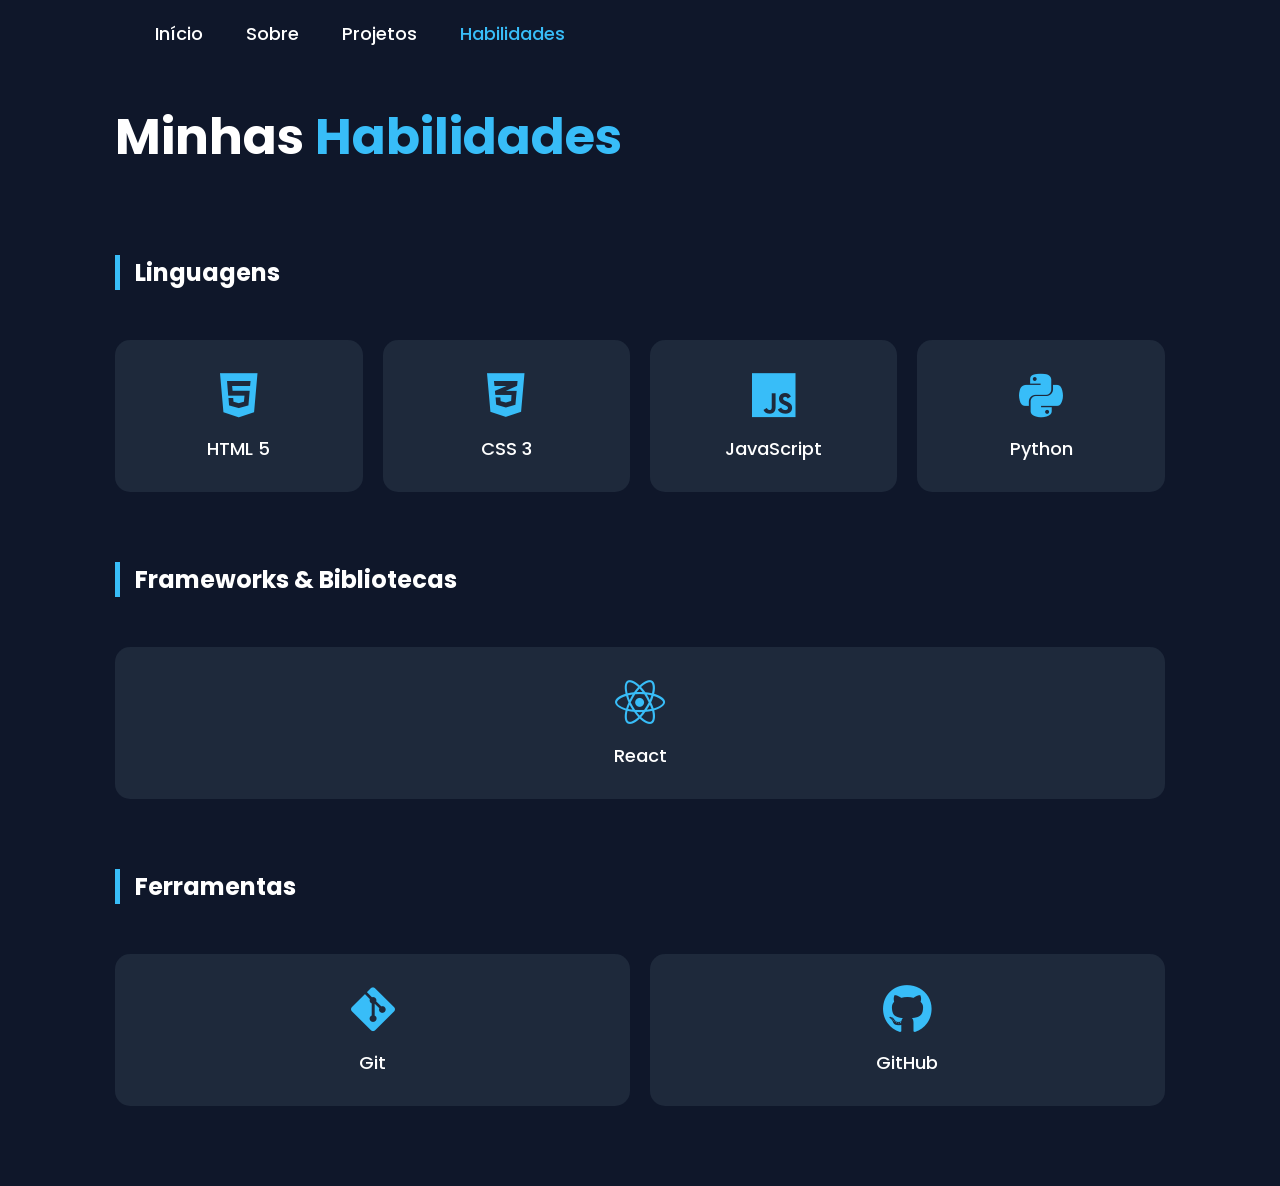
==== habilidades.html @ d5c37410 "primeiro commit do projeto" ====
<!DOCTYPE html>
<html lang="pt-BR">

<head>
    <meta charset="UTF-8">
    <meta name="viewport" content="width=device-width, initial-scale=1.0">
    <title>Habilidades | Luan</title>

    <link rel="stylesheet" href="style.css">
    <link rel="stylesheet" href="https://cdnjs.cloudflare.com/ajax/libs/font-awesome/6.5.2/css/all.min.css">
</head>

<body>

<header>
    <nav>
        <a href="index.html">Início</a>
        <a href="sobre.html">Sobre</a>
        <a href="projetos.html">Projetos</a>
        <a href="habilidades.html" class="active">Habilidades</a>
    </nav>
</header>

<section class="pagina habilidades-container">
    <h1 class="titulo-top hidden">Minhas <span>Habilidades</span></h1>

    <h3 class="subtitulo-categoria hidden">Linguagens</h3>
    <div class="skills-grid">
        <div class="skill-card hidden">
            <i class="fa-brands fa-html5"></i>
            <h3>HTML 5</h3>
        </div>
        <div class="skill-card hidden">
            <i class="fa-brands fa-css3-alt"></i>
            <h3>CSS 3</h3>
        </div>
        <div class="skill-card hidden">
            <i class="fa-brands fa-js"></i>
            <h3>JavaScript</h3>
        </div>
        <div class="skill-card hidden">
            <i class="fa-brands fa-python"></i>
            <h3>Python</h3>
        </div>
    </div>

    <h3 class="subtitulo-categoria hidden">Frameworks & Bibliotecas</h3>
    <div class="skills-grid">
        <div class="skill-card hidden">
            <i class="fa-brands fa-react"></i>
            <h3>React</h3>
        </div>
    </div>

    <h3 class="subtitulo-categoria hidden">Ferramentas</h3>
    <div class="skills-grid">
        <div class="skill-card hidden">
            <i class="fa-brands fa-git-alt"></i>
            <h3>Git</h3>
        </div>
        <div class="skill-card hidden">
            <i class="fa-brands fa-github"></i>
            <h3>GitHub</h3>
        </div>
    </div>

</section>

<script src="script.js" defer></script>

</body>
</html>
---- style.css ----
@import url('https://fonts.googleapis.com/css2?family=Poppins:wght@100;200;300;400;500;600&display=swap');

* {
    margin: 0;
    padding: 0;
    box-sizing: border-box;
    font-family: 'Poppins', sans-serif;
    text-decoration: none;
}

html {
    font-size: 62.5%;
    overflow-x: hidden; 
    scroll-behavior: smooth;
}

body {
    background-color: #0f172a;
    color: white;
}

/*CABEÇALHO*/
header {
    padding: 2rem 9%;
    background-color: #0f172a;
    position: fixed; 
    width: 100%;
    z-index: 100;
    top: 0;
}

section {
    padding-top: 10rem; 
}

nav a {
    font-size: 1.8rem;
    color: white;
    margin-left: 4rem;
    transition: 0.3s;
    font-weight: 500;
}

nav a:hover,
nav a.active {
    color: #38bdf8;
}

span {
    color: #38bdf8;
}

/*INÍCIO*/
.inicio {
    min-height: 100vh;
    padding: 10rem 9% 5rem; 
    display: flex;
    align-items: center;
    gap: 8rem;
}

.inicio-content h1 { font-size: 6rem; }
.inicio-content h3 { font-size: 4rem; }
.inicio-content p {
    font-size: 1.6rem;
    max-width: 700px;
    margin-bottom: 2rem;
}

.inicio-img img {
    width: 32vw;
    border-radius: 50%;
    transition: 0.5s linear;
}

/*ícones*/
.social-icons a {
    display: inline-flex;
    justify-content: center;
    align-items: center;
    width: 4rem;
    height: 4rem;
    border: 0.2rem solid #38bdf8;
    font-size: 2rem;
    border-radius: 50%;
    margin: 0 1.5rem 3rem 0;
    transition: 0.3s ease;
    color: #38bdf8;
}

.social-icons a:hover {
    color: #0f172a;
    transform: scale(1.3) translateY(-5px);
    background-color: #38bdf8;
    box-shadow: 0 0 25px #38bdf8;
}

.btn {
    display: inline-block;
    padding: 1rem 2.8rem;
    background-color: #0f172a;
    border-radius: 4rem;
    font-size: 1.6rem;
    color: #38bdf8;
    font-weight: 600;
    border: 2px solid #38bdf8;
    transition: 0.3s ease;
    cursor: pointer;
}

.btn:hover {
    transform: scale3d(1.03);
    background-color: #38bdf8;
    color: #0f172a;
    box-shadow: 0 0 25px #38bdf8;
}

/*animação digitação*/
.typing-text span::before {
    content: "Desenvolvedor Front-end";
    color: #38bdf8;
    animation: words 20s infinite;
}
.typing-text span::after {
    content: "";
    animation: cursor 0.6s infinite;
    border-left: 3px solid #38bdf8;
}
@keyframes cursor { to { border-left: 3px solid #38bdf8; } }
@keyframes words {
    0%, 50% { content: "Desenvolvedor Web"; }
    51%, 100% { content: "Desenvolvedor"; }
}

/*SOBRE MIM*/
.sobre-container {
    min-height: 100vh;
    padding: 10rem 9% 2rem;
    display: flex;
    flex-direction: column;
}

.titulo-top {
    font-size: 5rem;
    margin-bottom: 4rem;
}

.sobre-row {
    display: flex;
    align-items: flex-start;
    justify-content: space-between;
    gap: 5rem;
    flex: 1;
}

.sobre-content {
    flex: 1;
    display: flex;
    flex-direction: column;
}

.sobre-resumo {
    font-size: 1.6rem;
    margin-bottom: 4rem;
    color: #e2e8f0;
    max-width: 600px;
    line-height: 1.6;
}

.infos-grid {
    display: flex;
    gap: 5rem;
    flex-wrap: wrap;
}

.info-card h3 {
    font-size: 4rem;
    color: #38bdf8;
}
.info-card h4 {
    font-size: 1.4rem;
    text-transform: uppercase;
    color: white;
}
.info-card p {
    font-size: 1.2rem;
    color: #94a3b8;
    font-style: italic;
}

.sobre-img-container {
    flex: 1;
    display: flex;
    justify-content: flex-end;
}

.sobre-img-container img {
    width: 100%;
    max-width: 500px;
    height: 60vh;
    object-fit: cover;
    border-radius: 2rem;
    box-shadow: 0 0 20px rgba(56, 189, 248, 0.2);
    transition: 0.3s ease;
}

/*PROJETOS*/
.projetos-container {
    min-height: 100vh;
    padding: 10rem 9% 5rem;
}

.projetos-grid {
    display: grid;
    grid-template-columns: repeat(auto-fit, minmax(300px, 1fr));
    gap: 3rem;
}

.projeto-card {
    background-color: #1e293b;
    border-radius: 2rem;
    overflow: hidden;
    transition: 0.3s ease;
    box-shadow: 0 0 10px rgba(0,0,0,0.3);
}

.projeto-card:hover {
    border: 1px solid #38bdf8;
    transform: translateY(-5px);
}

.projeto-card img {
    width: 100%;
    height: 200px;
    object-fit: cover;
}

.projeto-info { padding: 2rem; }
.projeto-info h3 { font-size: 2.4rem; margin-bottom: 1rem; }
.projeto-info p { font-size: 1.4rem; color: #94a3b8; margin-bottom: 2rem; }

.projeto-links { display: flex; gap: 1.5rem; }
.projeto-links a { color: #38bdf8; font-size: 1.4rem; display: flex; align-items: center; gap: 0.5rem; margin: 0; }

/*HABILIDADES*/
.habilidades-container {
    min-height: 100vh;
    padding: 10rem 9% 5rem;
}

.subtitulo-categoria {
    font-size: 2.4rem;
    margin-top: 4rem;     
    margin-bottom: 2rem;
    border-left: 5px solid #38bdf8;
    padding-left: 1.5rem;
    display: inline-block; 
    width: 100%;
}

.skills-grid {
    display: grid;
    grid-template-columns: repeat(auto-fit, minmax(150px, 1fr));
    gap: 2rem;
    margin-bottom: 6rem; 
}

.skill-card {
    background-color: #1e293b;
    padding: 3rem 2rem;
    border-radius: 1.5rem;
    text-align: center;
    transition: 0.4s ease;
    position: relative;    
    z-index: 1;
}

.skill-card:hover {
    transform: translateY(-10px);
    border: 1px solid #38bdf8;
    box-shadow: 0 0 20px rgba(56, 189, 248, 0.3);
    z-index: 10;            
}

.skill-card i {
    font-size: 5rem;
    color: #38bdf8;
    margin-bottom: 1.5rem;
}
.skill-card:hover i { color: white; transform: scale(1.1); }
.skill-card h3 { font-size: 1.8rem; font-weight: 500; }

/*animação scrool*/
.hidden {
    opacity: 0;
    filter: blur(5px);
    transform: translateX(-30px); 
    transition: all 1s ease;
}

/*vir de baixo*/
.skills-grid .hidden, 
.projetos-grid .hidden {
    transform: translateY(30px); 
}

.show {
    opacity: 1;
    filter: blur(0);
    transform: translateX(0) translateY(0);
}

/*delay*/
.skill-card:nth-child(2), .projeto-card:nth-child(2) { transition-delay: 200ms; }
.skill-card:nth-child(3), .projeto-card:nth-child(3) { transition-delay: 400ms; }
.skill-card:nth-child(4), .projeto-card:nth-child(4) { transition-delay: 600ms; }

/*responsividade*/
@media (max-width: 991px) {
    header { padding: 2rem 4%; }
    section { padding: 10rem 4% 2rem; }
    
    .inicio { flex-direction: column-reverse; text-align: center; gap: 3rem;}
    .inicio-img img { width: 70vw; }
    .social-icons { justify-content: center; }

    .sobre-row { flex-direction: column-reverse; align-items: center; text-align: center; }
    .sobre-img-container img { width: 80vw; height: auto; }
    .infos-grid { justify-content: center; }
}
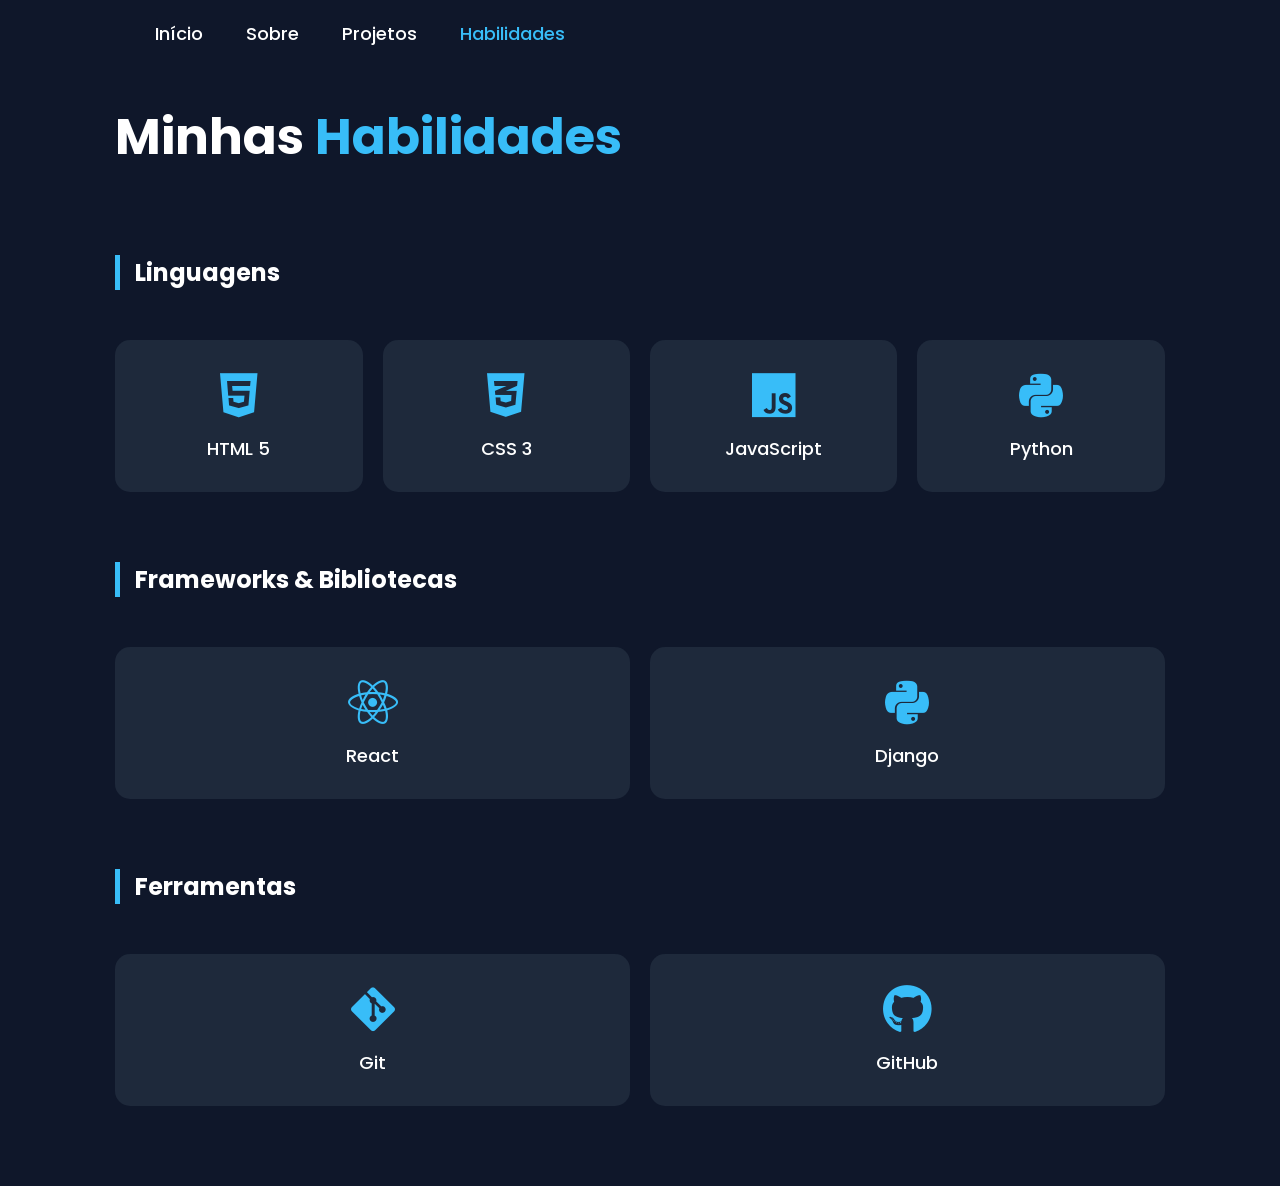
==== commit 7da2ee5a: "Atualização" ====
--- a/habilidades.html
+++ b/habilidades.html
@@ -50,6 +50,10 @@
             <i class="fa-brands fa-react"></i>
             <h3>React</h3>
         </div>
+        <div class="skill-card hidden">
+            <i class="fa-brands fa-python"></i>
+            <h3>Django</h3>
+        </div>
     </div>
 
     <h3 class="subtitulo-categoria hidden">Ferramentas</h3>
--- a/style.css
+++ b/style.css
@@ -68,8 +68,8 @@
 }
 
 .inicio-img img {
-    width: 32vw;
-    border-radius: 50%;
+    width: 15vw;
+    border-radius: 20rem;
     transition: 0.5s linear;
 }
 
